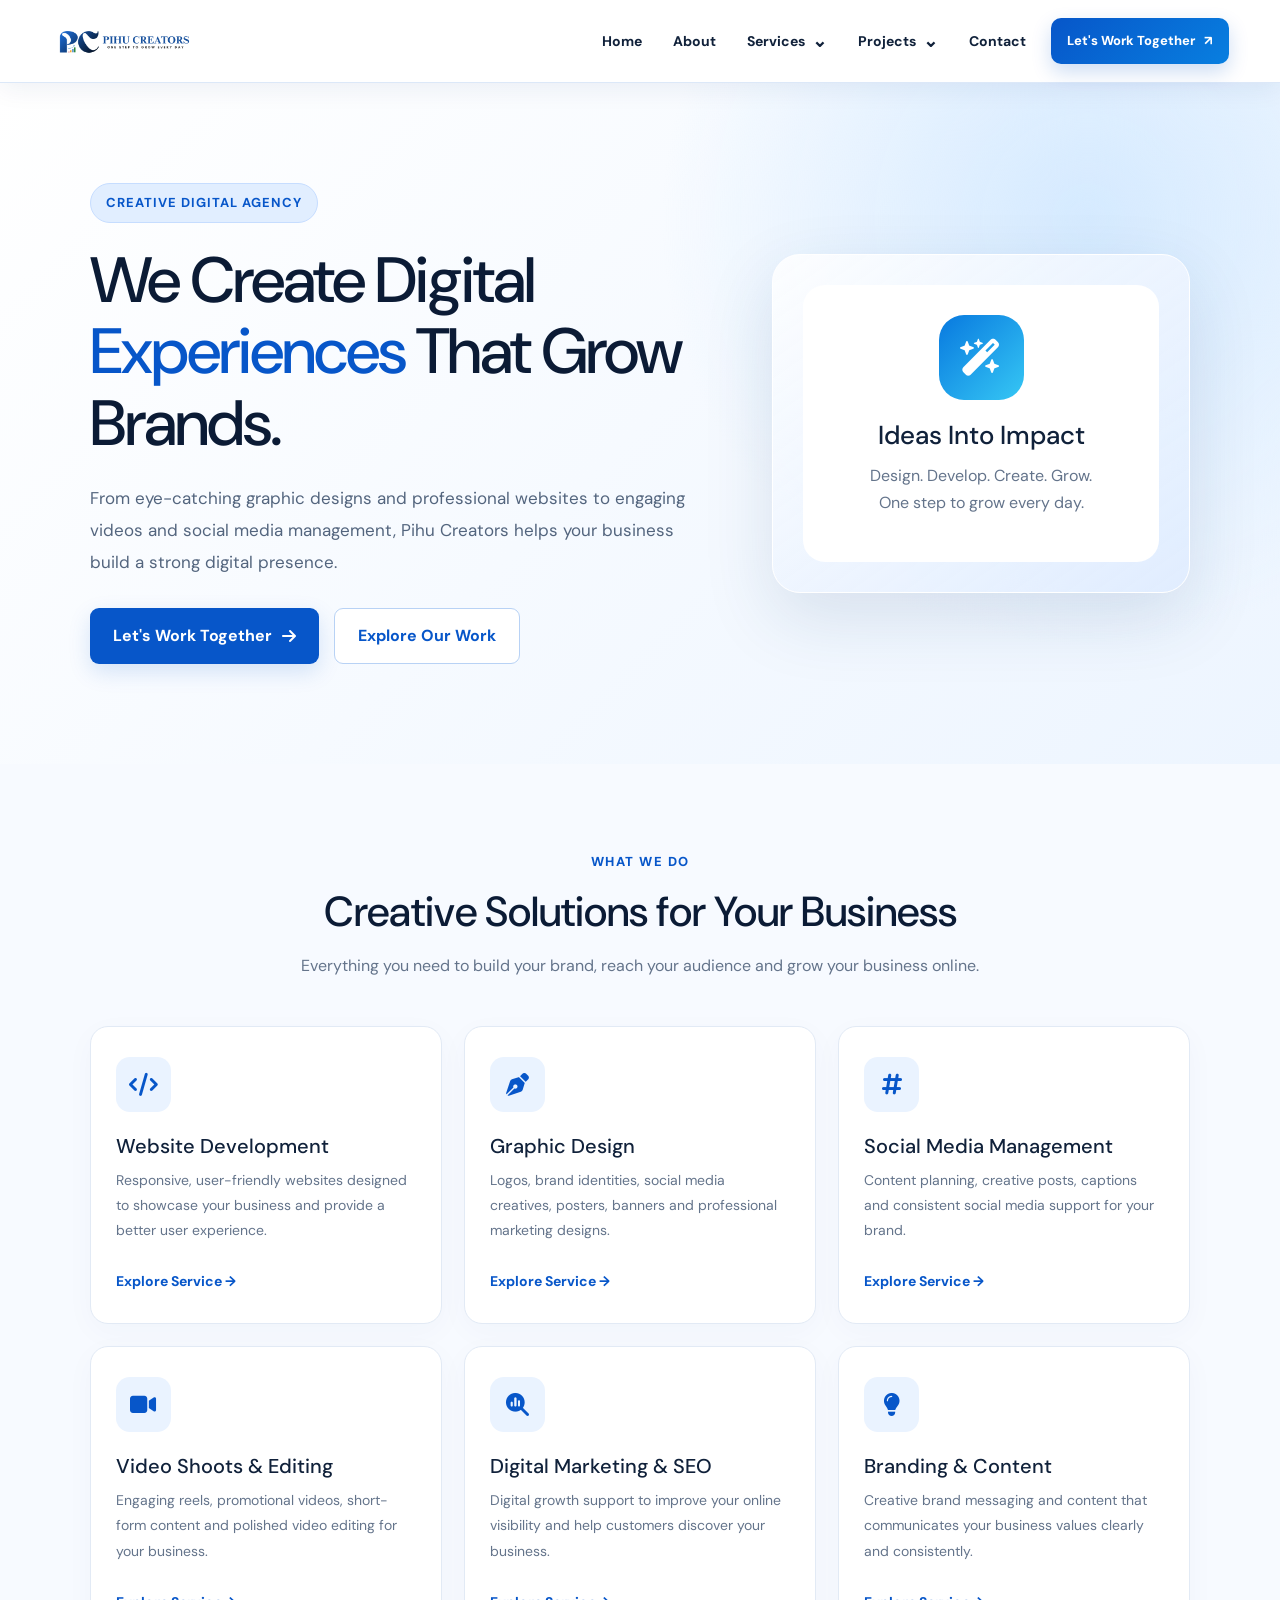
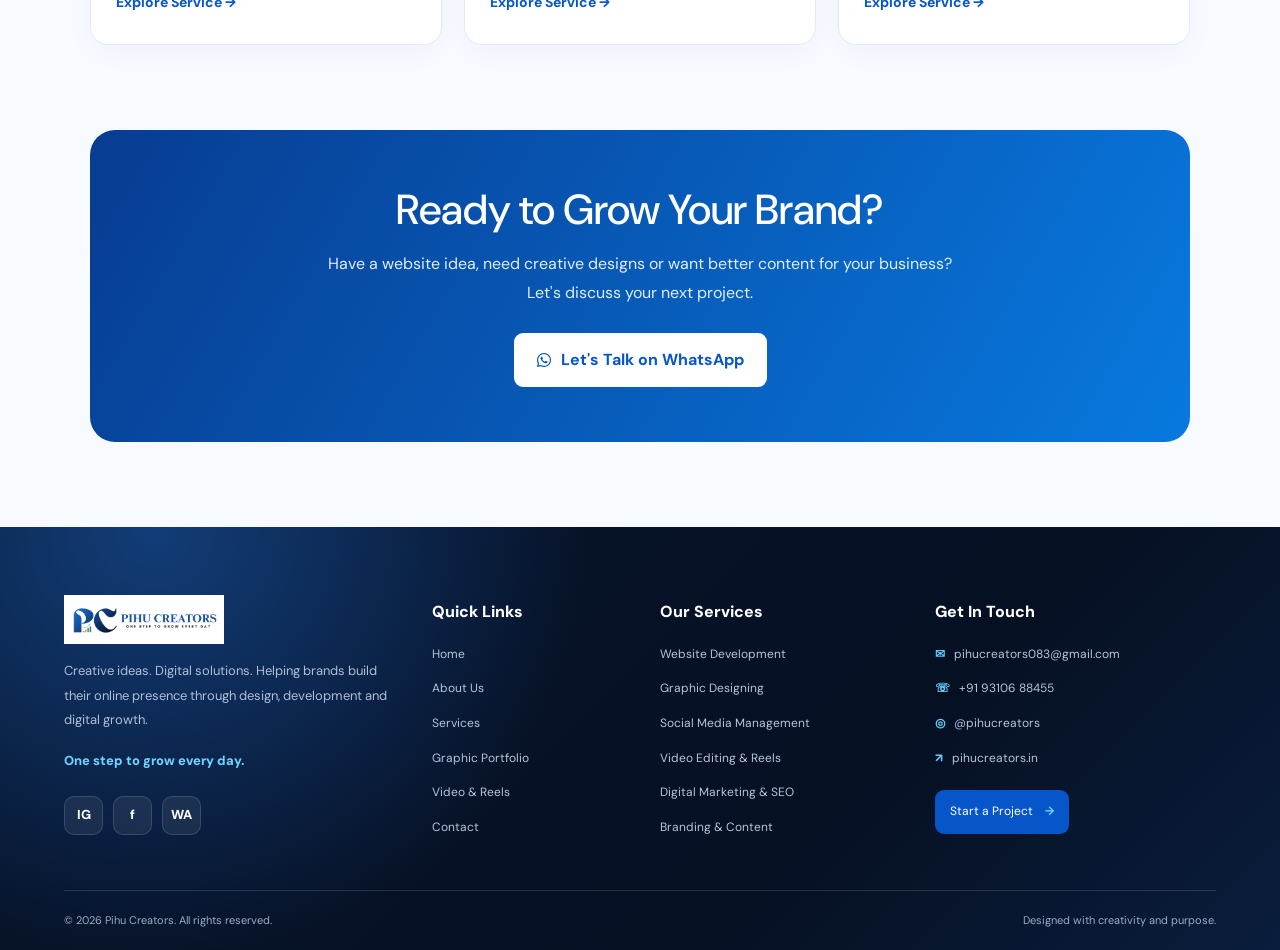
==== index.html @ 0b34446d "Initial commit" ====
<!DOCTYPE html>
<html lang="en">
<head>
  <meta charset="UTF-8">
  <meta name="viewport" content="width=device-width, initial-scale=1.0">
  <meta name="theme-color" content="#0756c9">


  
  <title>Pihu Creators | Websites, Branding & Digital Growth</title>

  <meta name="description"
        content="Pihu Creators offers website development, graphic design, branding, video editing, social media management and digital marketing services.">

  <!-- Google Fonts -->
  <link rel="preconnect" href="https://fonts.googleapis.com">
  <link rel="preconnect" href="https://fonts.gstatic.com" crossorigin>
  <link href="https://fonts.googleapis.com/css2?family=DM+Sans:wght@400;500;600;700;800&display=swap"
        rel="stylesheet">


<script src="https://cdn.jsdelivr.net/npm/bootstrap@5.3.3/dist/js/bootstrap.bundle.min.js"></script>


<!-- Bootstrap 5 CSS -->
<link
  href="https://cdn.jsdelivr.net/npm/bootstrap@5.3.3/dist/css/bootstrap.min.css"
  rel="stylesheet"
>


  <!-- Existing Website CSS -->
  <link rel="stylesheet" href="CSS%20FOLDER/style.css">

  <!-- Icons -->
  <link rel="stylesheet"
        href="https://cdnjs.cloudflare.com/ajax/libs/font-awesome/6.5.2/css/all.min.css">

  <!-- Navbar, dropdown and footer styles (kept in this HTML file) -->
  <style>
    .pc-header, .pc-header *, .pc-footer, .pc-footer * { box-sizing: border-box; }
    .pc-header {
      position: sticky; top: 0; z-index: 9999; width: 100%;
      background: rgba(255,255,255,.97); border-bottom: 1px solid #dce8f8;
      box-shadow: 0 5px 25px rgba(14,48,95,.07);
      backdrop-filter: blur(18px); font-family: "DM Sans", sans-serif;
    }
    .pc-header-inner {
      width: min(1320px,92%); min-height: 82px; margin: auto;
      display: flex; align-items: center; justify-content: space-between; gap: 24px;
    }
    .pc-logo { display: inline-flex; align-items: center; flex-shrink: 0; }
    .pc-logo img { display: block; width: 145px; max-height: 64px; object-fit: contain; }
    .pc-navigation { display: flex; align-items: center; justify-content: flex-end; gap: 5px; }
    .pc-navigation a, .pc-dropdown-toggle { font-family: inherit; text-decoration: none; }
    .pc-nav-link, .pc-dropdown-toggle {
      display: inline-flex; align-items: center; justify-content: center; gap: 7px;
      padding: 12px 13px; color: #10213a; font-size: 14px; font-weight: 700;
      white-space: nowrap; border: 0; border-radius: 9px; background: transparent; cursor: pointer;
      transition: color .2s ease, background .2s ease;
    }
    .pc-nav-link:hover, .pc-dropdown-toggle:hover, .pc-dropdown.open > .pc-dropdown-toggle {
      color: #0756c9; background: #edf5ff;
    }
    .pc-dropdown { position: relative; }
    .pc-chevron { font-size: 18px; transition: transform .2s ease; }
    .pc-dropdown.open .pc-chevron { transform: rotate(180deg); }
    .pc-dropdown-menu {
      position: absolute; top: calc(100% + 10px); left: 0; z-index: 10000;
      width: 315px; padding: 9px; visibility: hidden; opacity: 0; transform: translateY(7px);
      pointer-events: none; background: #fff; border: 1px solid #e2eaf5; border-radius: 15px;
      box-shadow: 0 18px 50px rgba(13,45,89,.16);
      transition: opacity .2s ease, transform .2s ease, visibility .2s ease;
    }
    .pc-dropdown:hover > .pc-dropdown-menu, .pc-dropdown:focus-within > .pc-dropdown-menu,
    .pc-dropdown.open > .pc-dropdown-menu {
      visibility: visible; opacity: 1; transform: translateY(0); pointer-events: auto;
    }
    .pc-dropdown-menu > a {
      display: flex; align-items: center; gap: 12px; padding: 11px 10px;
      color: #10213a; border-radius: 10px;
    }
    .pc-dropdown-menu > a:hover { background: #edf5ff; }
    .pc-dropdown-menu > a > span:last-child { display: flex; flex-direction: column; gap: 4px; }
    .pc-dropdown-menu strong { font-size: 13px; font-weight: 800; }
    .pc-dropdown-menu small { color: #64748b; font-size: 11px; line-height: 1.5; }
    .pc-menu-icon {
      display: grid; place-items: center; flex-shrink: 0; width: 39px; height: 39px;
      color: #0756c9; background: #eaf3ff; border-radius: 10px; font-size: 19px;
    }
    .pc-header-cta {
      display: inline-flex; align-items: center; justify-content: center; gap: 9px;
      margin-left: 7px; padding: 13px 16px; color: #fff !important;
      background: linear-gradient(135deg,#0756c9,#087fe0); border-radius: 10px;
      font-size: 13px; font-weight: 800; white-space: nowrap;
      box-shadow: 0 8px 20px rgba(7,86,201,.2); transition: transform .2s ease;
    }
    .pc-header-cta:hover { transform: translateY(-2px); }
    .pc-menu-toggle {
      display: none; width: 44px; height: 43px; padding: 10px; align-items: center;
      justify-content: center; flex-direction: column; gap: 5px; border: 1px solid #e2eaf5;
      border-radius: 10px; background: #fff; cursor: pointer;
    }
    .pc-menu-toggle span { width: 21px; height: 2px; background: #07377f; border-radius: 4px; transition: .2s; }
    .pc-menu-toggle.active span:first-child { transform: translateY(7px) rotate(45deg); }
    .pc-menu-toggle.active span:nth-child(2) { opacity: 0; }
    .pc-menu-toggle.active span:last-child { transform: translateY(-7px) rotate(-45deg); }

    .pc-footer {
      color: #dce8fb;
      background: radial-gradient(circle at 12% 0%,#123d79 0,transparent 36%),
                  linear-gradient(135deg,#07152d,#061023 65%,#0a1d3c);
      font-family: "DM Sans",sans-serif;
    }
    .pc-footer-main {
      width: min(1320px,90%); margin: auto; padding: 68px 0 52px;
      display: grid; grid-template-columns: 1.4fr .8fr 1fr 1.2fr; gap: 40px;
    }
    .pc-footer-logo { display: inline-flex; margin-bottom: 15px; }
    .pc-footer-logo img { display: block; width: 160px; max-height: 75px; object-fit: contain; }
    .pc-footer-brand > p { max-width: 340px; color: #aebed7; font-size: 13px; line-height: 1.9; }
    .pc-footer-brand .pc-tagline { color: #70d4ff; font-weight: 800; }
    .pc-social-links { display: flex; gap: 10px; margin-top: 22px; }
    .pc-social-links a {
      display: grid; place-items: center; width: 39px; height: 39px; color: #fff;
      text-decoration: none; font-size: 13px; font-weight: 800; background: #ffffff12;
      border: 1px solid #ffffff22; border-radius: 10px; transition: .2s;
    }
    .pc-social-links a:hover { background: #0756c9; transform: translateY(-3px); }
    .pc-footer-column { display: flex; flex-direction: column; align-items: flex-start; gap: 13px; }
    .pc-footer-column h3 { margin: 7px 0 10px; color: #fff; font-size: 16px; font-weight: 800; }
    .pc-footer-column > a { color: #b6c5dc; font-size: 12px; line-height: 1.8; text-decoration: none; overflow-wrap: anywhere; }
    .pc-footer-column > a:hover { color: #71d7ff; }
    .pc-footer-contact > a:not(.pc-footer-cta) { display: flex; gap: 9px; align-items: flex-start; }
    .pc-footer-contact > a > span { color: #64cfff; font-weight: 800; }
    .pc-footer-cta { display: inline-flex; gap: 12px; margin-top: 8px; padding: 11px 15px; color: #fff !important; background: #0756c9; border-radius: 9px; }
    .pc-footer-bottom {
      width: min(1320px,90%); margin: auto; padding: 20px 0; display: flex;
      align-items: center; justify-content: space-between; gap: 14px; border-top: 1px solid #ffffff20;
    }
    .pc-footer-bottom p { margin: 0; color: #9aacc8; font-size: 11px; line-height: 1.7; }

    @media (max-width: 1050px) {
      .pc-header-inner { width: 94%; min-height: 74px; }
      .pc-logo img { width: 130px; }
      .pc-menu-toggle { display: flex; flex-shrink: 0; }
      .pc-navigation {
        position: absolute; top: 100%; left: 0; right: 0; display: none; max-height: calc(100vh - 74px);
        overflow-y: auto; padding: 17px 5% 24px; align-items: stretch; flex-direction: column; gap: 5px;
        background: #fff; border-top: 1px solid #e2eaf5; box-shadow: 0 18px 28px #0d2d591f;
      }
      .pc-navigation.open { display: flex; }
      .pc-nav-link, .pc-dropdown-toggle { width: 100%; min-height: 45px; justify-content: space-between; padding: 12px 14px; font-size: 14px; }
      .pc-dropdown { width: 100%; }
      .pc-dropdown-menu {
        position: static; display: none; width: 100%; margin: 0 0 8px; padding: 7px;
        visibility: visible; opacity: 1; transform: none; pointer-events: auto; box-shadow: none; background: #f9fbff;
      }
      .pc-dropdown.open > .pc-dropdown-menu { display: block; }
      .pc-dropdown:hover > .pc-dropdown-menu { display: none; }
      .pc-dropdown.open:hover > .pc-dropdown-menu { display: block; }
      .pc-header-cta { min-height: 45px; margin: 9px 0 0; }
      .pc-footer-main { grid-template-columns: repeat(2,minmax(0,1fr)); gap: 35px; }
    }
    @media (max-width: 560px) {
      .pc-header-inner { min-height: 68px; }
      .pc-logo img { width: 115px; max-height: 53px; }
      .pc-navigation { max-height: calc(100vh - 68px); }
      .pc-footer-main { width: 90%; padding: 48px 0 34px; grid-template-columns: 1fr; gap: 30px; }
      .pc-footer-brand > p { max-width: 100%; }
      .pc-footer-bottom { width: 90%; align-items: flex-start; flex-direction: column; gap: 7px; }
    }
  </style>

  <!-- Homepage Styling -->
  <style>
    * {
      box-sizing: border-box;
    }

    body {
      margin: 0;
      font-family: "DM Sans", sans-serif;
      color: #10213a;
      background: #f7faff;
    }

    a {
      text-decoration: none;
    }

    .home-hero {
      min-height: 570px;
      padding: 100px 7%;
      display: flex;
      align-items: center;
      background:
        radial-gradient(circle at 85% 20%, #d5eaff 0, transparent 35%),
        linear-gradient(135deg, #ffffff, #edf5ff);
      overflow: hidden;
    }

    .hero-inner {
      width: 100%;
      max-width: 1200px;
      margin: auto;
      display: grid;
      grid-template-columns: 1.2fr 0.8fr;
      align-items: center;
      gap: 55px;
    }

    .hero-tag {
      display: inline-block;
      padding: 9px 15px;
      color: #0756c9;
      background: #e1eeff;
      border: 1px solid #c6ddff;
      border-radius: 30px;
      font-size: 13px;
      font-weight: 700;
      letter-spacing: 1px;
    }

    .hero-text h1 {
      margin: 22px 0;
      font-size: clamp(38px, 5vw, 66px);
      line-height: 1.12;
      letter-spacing: -2px;
      color: #0b1b35;
    }

    .hero-text h1 span {
      color: #0756c9;
    }

    .hero-text p {
      max-width: 600px;
      color: #53657e;
      font-size: 17px;
      line-height: 1.9;
    }

    .hero-actions {
      display: flex;
      flex-wrap: wrap;
      gap: 15px;
      margin-top: 30px;
    }

    .home-btn {
      display: inline-flex;
      align-items: center;
      justify-content: center;
      gap: 10px;
      padding: 15px 23px;
      border-radius: 9px;
      font-weight: 700;
      transition: 0.3s ease;
    }

    .home-btn-primary {
      color: white;
      background: #0756c9;
      box-shadow: 0 8px 22px #0756c926;
    }

    .home-btn-primary:hover {
      background: #0646a4;
      transform: translateY(-3px);
    }

    .home-btn-secondary {
      color: #0756c9;
      border: 1px solid #b8d2f5;
      background: white;
    }

    .hero-visual {
      min-height: 330px;
      padding: 30px;
      display: flex;
      align-items: center;
      justify-content: center;
      border: 1px solid #ffffff;
      border-radius: 28px;
      background: linear-gradient(145deg, #ffffffd9, #dceaffb8);
      box-shadow: 0 25px 70px #153c7020;
    }

    .visual-content {
      width: 100%;
      padding: 30px 20px;
      text-align: center;
      border-radius: 22px;
      background: white;
    }

    .visual-icon {
      width: 85px;
      height: 85px;
      display: grid;
      place-items: center;
      margin: 0 auto 20px;
      color: white;
      font-size: 37px;
      border-radius: 25px;
      background: linear-gradient(135deg, #0879df, #36c7f4);
    }

    .visual-content h2 {
      margin: 10px 0;
      font-size: 26px;
    }

    .visual-content p {
      color: #64748b;
      line-height: 1.7;
    }

    .home-section {
      padding: 85px 7%;
    }

    .home-section-inner {
      max-width: 1200px;
      margin: auto;
    }

    .home-heading {
      max-width: 700px;
      margin: 0 auto 45px;
      text-align: center;
    }

    .home-heading span {
      color: #0756c9;
      font-size: 13px;
      font-weight: 800;
      letter-spacing: 1.5px;
    }

    .home-heading h2 {
      margin: 14px 0;
      font-size: clamp(29px, 4vw, 42px);
      color: #0b1b35;
    }

    .home-heading p {
      color: #64748b;
      line-height: 1.8;
    }

    .services-grid {
      display: grid;
      grid-template-columns: repeat(3, minmax(0, 1fr));
      gap: 22px;
    }

    .service-card {
      padding: 30px 25px;
      background: white;
      border: 1px solid #e2eaf5;
      border-radius: 18px;
      box-shadow: 0 8px 30px #153c7008;
      transition: 0.3s ease;
    }

    .service-card:hover {
      transform: translateY(-6px);
      border-color: #9dc9ff;
      box-shadow: 0 18px 40px #153c7012;
    }

    .service-card i {
      width: 55px;
      height: 55px;
      display: grid;
      place-items: center;
      color: #0756c9;
      background: #eaf3ff;
      border-radius: 14px;
      font-size: 23px;
    }

    .service-card h3 {
      margin: 22px 0 10px;
      color: #10213a;
      font-size: 20px;
    }

    .service-card p {
      color: #64748b;
      line-height: 1.8;
      font-size: 14px;
    }

    .service-card a {
      display: inline-block;
      margin-top: 12px;
      color: #0756c9;
      font-size: 14px;
      font-weight: 700;
    }

    .home-cta {
      padding: 0 7% 85px;
    }

    .home-cta-inner {
      max-width: 1200px;
      margin: auto;
      padding: 55px 30px;
      text-align: center;
      color: white;
      border-radius: 25px;
      background: linear-gradient(120deg, #073c91, #0879df);
    }

    .home-cta-inner h2 {
      margin: 0 0 15px;
      font-size: clamp(28px, 4vw, 42px);
    }

    .home-cta-inner p {
      max-width: 650px;
      margin: 0 auto 25px;
      color: #e2efff;
      line-height: 1.8;
    }

    .home-cta-inner .home-btn {
      color: #0756c9;
      background: white;
    }

    @media (max-width: 900px) {
      .hero-inner {
        grid-template-columns: 1fr;
      }

      .hero-visual {
        min-height: 260px;
      }

      .services-grid {
        grid-template-columns: repeat(2, minmax(0, 1fr));
      }

      .home-hero {
        padding-top: 75px;
        padding-bottom: 75px;
      }
    }

    @media (max-width: 560px) {
      .home-hero,
      .home-section {
        padding: 60px 5%;
      }

      .hero-text h1 {
        letter-spacing: -1px;
      }

      .hero-text p {
        font-size: 15px;
      }

      .services-grid {
        grid-template-columns: 1fr;
      }

      .hero-visual {
        padding: 15px;
      }

      .home-cta {
        padding: 0 5% 60px;
      }

      .home-cta-inner {
        padding: 40px 20px;
      }
    }
  </style>
</head>

<body>

  <!-- PIHU CREATORS NAVBAR -->
  <header class="pc-header">
    <div class="pc-header-inner">
      <a href="index.html" class="pc-logo" aria-label="Pihu Creators Home">
        <img src="images/white2nd.png" alt="Pihu Creators Logo">
      </a>

      <button class="pc-menu-toggle" type="button" aria-label="Toggle navigation"
        aria-expanded="false" aria-controls="pc-navigation">
        <span></span><span></span><span></span>
      </button>

      <nav class="pc-navigation" id="pc-navigation" aria-label="Main navigation">
        <a class="pc-nav-link" href="index.html">Home</a>
        <a class="pc-nav-link" href="about.html">About</a>

        <div class="pc-dropdown">
          <button class="pc-dropdown-toggle" type="button" aria-expanded="false">
            Services <span class="pc-chevron">⌄</span>
          </button>
          <div class="pc-dropdown-menu">
            <a href="services.html"><span class="pc-menu-icon">✦</span><span><strong>All Services</strong><small>Explore our creative solutions</small></span></a>
            <a href="services.html#social-media"><span class="pc-menu-icon">◎</span><span><strong>Social Media Management</strong><small>Content planning and page growth</small></span></a>
            <a href="graphic designs.html"><span class="pc-menu-icon">✎</span><span><strong>Graphic Design</strong><small>Logos, posts, banners and branding</small></span></a>
            <a href="video-content.html"><span class="pc-menu-icon">▶</span><span><strong>Video Editing & Reels</strong><small>Reels, ads and promotional videos</small></span></a>
            <a href="services.html#web-development"><span class="pc-menu-icon">⌘</span><span><strong>Website Development</strong><small>Responsive business websites</small></span></a>
          </div>
        </div>

        <div class="pc-dropdown">
          <button class="pc-dropdown-toggle" type="button" aria-expanded="false">
            Projects <span class="pc-chevron">⌄</span>
          </button>
          <div class="pc-dropdown-menu">
            <a href="graphic designs.html"><span class="pc-menu-icon">▧</span><span><strong>Graphic Portfolio</strong><small>Designs and brand creatives</small></span></a>
            <a href="video-content.html"><span class="pc-menu-icon">▷</span><span><strong>Video & Reels Portfolio</strong><small>Explore edited videos</small></span></a>
            <a href="website-portfolio.html"><span class="pc-menu-icon">⌘</span><span><strong>Website Projects</strong><small>Web and digital solutions</small></span></a>
          </div>
        </div>

        <a class="pc-nav-link" href="contact.html">Contact</a>
        <a class="pc-header-cta" href="https://wa.me/919310688455" target="_blank" rel="noopener noreferrer">Let's Work Together <span>↗</span></a>
      </nav>
    </div>
  </header>

  <main>

    <!-- HERO SECTION -->
    <section class="home-hero">
      <div class="hero-inner">

        <div class="hero-text">
          <span class="hero-tag">CREATIVE DIGITAL AGENCY</span>

          <h1>
            We Create Digital
            <span>Experiences</span>
            That Grow Brands.
          </h1>

          <p>
            From eye-catching graphic designs and professional websites
            to engaging videos and social media management, Pihu Creators
            helps your business build a strong digital presence.
          </p>

          <div class="hero-actions">
            <a href="contact.html" class="home-btn home-btn-primary">
              Let's Work Together
              <i class="fa-solid fa-arrow-right"></i>
            </a>

            <a href="graphic designs.html" class="home-btn home-btn-secondary">
              Explore Our Work
            </a>
          </div>
        </div>

        <div class="hero-visual">
          <div class="visual-content">
            <div class="visual-icon">
              <i class="fa-solid fa-wand-magic-sparkles"></i>
            </div>

            <h2>Ideas Into Impact</h2>

            <p>
              Design. Develop. Create. Grow.
              <br>
              One step to grow every day.
            </p>
          </div>
        </div>

      </div>
    </section>

    <!-- SERVICES SECTION -->
    <section class="home-section">
      <div class="home-section-inner">

        <div class="home-heading">
          <span>WHAT WE DO</span>
          <h2>Creative Solutions for Your Business</h2>
          <p>
            Everything you need to build your brand, reach your audience
            and grow your business online.
          </p>
        </div>

        <div class="services-grid">

          <article class="service-card">
            <i class="fa-solid fa-code"></i>
            <h3>Website Development</h3>
            <p>
              Responsive, user-friendly websites designed to showcase
              your business and provide a better user experience.
            </p>
            <a href="services.html#web-development">Explore Service →</a>
          </article>

          <article class="service-card">
            <i class="fa-solid fa-pen-nib"></i>
            <h3>Graphic Design</h3>
            <p>
              Logos, brand identities, social media creatives, posters,
              banners and professional marketing designs.
            </p>
            <a href="graphic designs.html">Explore Service →</a>
          </article>

          <article class="service-card">
            <i class="fa-solid fa-hashtag"></i>
            <h3>Social Media Management</h3>
            <p>
              Content planning, creative posts, captions and consistent
              social media support for your brand.
            </p>
            <a href="services.html#social-media">Explore Service →</a>
          </article>

          <article class="service-card">
            <i class="fa-solid fa-video"></i>
            <h3>Video Shoots & Editing</h3>
            <p>
              Engaging reels, promotional videos, short-form content
              and polished video editing for your business.
            </p>
            <a href="video-content.html">Explore Service →</a>
          </article>

          <article class="service-card">
            <i class="fa-solid fa-magnifying-glass-chart"></i>
            <h3>Digital Marketing & SEO</h3>
            <p>
              Digital growth support to improve your online visibility
              and help customers discover your business.
            </p>
            <a href="services.html">Explore Service →</a>
          </article>

          <article class="service-card">
            <i class="fa-solid fa-lightbulb"></i>
            <h3>Branding & Content</h3>
            <p>
              Creative brand messaging and content that communicates
              your business values clearly and consistently.
            </p>
            <a href="services.html">Explore Service →</a>
          </article>

        </div>
      </div>
    </section>

    <!-- CONTACT CTA -->
    <section class="home-cta">
      <div class="home-cta-inner">
        <h2>Ready to Grow Your Brand?</h2>

        <p>
          Have a website idea, need creative designs or want better
          content for your business? Let's discuss your next project.
        </p>

        <a href="https://wa.me/919310688455"
           class="home-btn"
           target="_blank"
           rel="noopener noreferrer">
          <i class="fa-brands fa-whatsapp"></i>
          Let's Talk on WhatsApp
        </a>
      </div>
    </section>

  </main>

  <!-- PIHU CREATORS FOOTER -->
  <footer class="pc-footer">
    <div class="pc-footer-main">
      <div class="pc-footer-brand">
        <a href="index.html" class="pc-footer-logo"><img src="images/white2nd.png" alt="Pihu Creators"></a>
        <p>Creative ideas. Digital solutions. Helping brands build their online presence through design, development and digital growth.</p>
        <p class="pc-tagline">One step to grow every day.</p>
        <div class="pc-social-links">
          <a href="https://www.instagram.com/pihucreators/" target="_blank" rel="noopener noreferrer" aria-label="Instagram">IG</a>
          <a href="https://www.facebook.com/pihucreators" target="_blank" rel="noopener noreferrer" aria-label="Facebook">f</a>
          <a href="https://wa.me/919310688455" target="_blank" rel="noopener noreferrer" aria-label="WhatsApp">WA</a>
        </div>
      </div>

      <div class="pc-footer-column">
        <h3>Quick Links</h3>
        <a href="index.html">Home</a>
        <a href="about.html">About Us</a>
        <a href="services.html">Services</a>
        <a href="graphic designs.html">Graphic Portfolio</a>
        <a href="video-content.html">Video & Reels</a>
        <a href="contact.html">Contact</a>
      </div>

      <div class="pc-footer-column">
        <h3>Our Services</h3>
        <a href="website-portfolio.html">Website Development</a>
        <a href="graphic%20designs.html">Graphic Designing</a>
        <a href="services.html#social-media">Social Media Management</a>
        <a href="video-content.html">Video Editing & Reels</a>
        <a href="services.html#digital-marketing">Digital Marketing & SEO</a>
        <a href="services.html#branding">Branding & Content</a>
      </div>

      <div class="pc-footer-column pc-footer-contact">
        <h3>Get In Touch</h3>
        <a href="mailto:pihucreators083@gmail.com"><span>✉</span> pihucreators083@gmail.com</a>
        <a href="https://wa.me/919310688455" target="_blank" rel="noopener noreferrer"><span>☏</span> +91 93106 88455</a>
        <a href="https://www.instagram.com/pihucreators/" target="_blank" rel="noopener noreferrer"><span>◎</span> @pihucreators</a>
        <a href="https://pihucreators.in"><span>↗</span> pihucreators.in</a>
        <a class="pc-footer-cta" href="contact.html">Start a Project <span>→</span></a>
      </div>
    </div>
    <div class="pc-footer-bottom">
      <p>© <span id="pc-current-year"></span> Pihu Creators. All rights reserved.</p>
      <p>Designed with creativity and purpose.</p>
    </div>
  </footer>

  <!-- Navbar dropdown, mobile menu and footer year -->
  <script>
    document.addEventListener("DOMContentLoaded", () => {
      const menuToggle = document.querySelector(".pc-menu-toggle");
      const navigation = document.querySelector(".pc-navigation");
      const dropdowns = document.querySelectorAll(".pc-dropdown");

      function closeDropdowns(except = null) {
        dropdowns.forEach((dropdown) => {
          if (dropdown === except) return;
          dropdown.classList.remove("open");
          const button = dropdown.querySelector(".pc-dropdown-toggle");
          if (button) button.setAttribute("aria-expanded", "false");
        });
      }

      function closeMobileMenu() {
        if (!menuToggle || !navigation) return;
        menuToggle.classList.remove("active");
        navigation.classList.remove("open");
        menuToggle.setAttribute("aria-expanded", "false");
        closeDropdowns();
      }

      if (menuToggle && navigation) {
        menuToggle.addEventListener("click", () => {
          const isOpen = navigation.classList.toggle("open");
          menuToggle.classList.toggle("active", isOpen);
          menuToggle.setAttribute("aria-expanded", String(isOpen));
          if (!isOpen) closeDropdowns();
        });
      }

      dropdowns.forEach((dropdown) => {
        const button = dropdown.querySelector(".pc-dropdown-toggle");
        if (!button) return;
        button.addEventListener("click", (event) => {
          event.stopPropagation();
          const willOpen = !dropdown.classList.contains("open");
          closeDropdowns(dropdown);
          dropdown.classList.toggle("open", willOpen);
          button.setAttribute("aria-expanded", String(willOpen));
        });
      });

      document.addEventListener("click", (event) => {
        if (!event.target.closest(".pc-navigation")) closeDropdowns();
        if (navigation && menuToggle && !event.target.closest(".pc-header")) closeMobileMenu();
      });

      document.querySelectorAll(".pc-navigation a").forEach((link) => {
        link.addEventListener("click", closeMobileMenu);
      });

      document.addEventListener("keydown", (event) => {
        if (event.key === "Escape") closeMobileMenu();
      });

      const year = document.getElementById("pc-current-year");
      if (year) year.textContent = new Date().getFullYear();
    });
  </script>

</body>
</html>
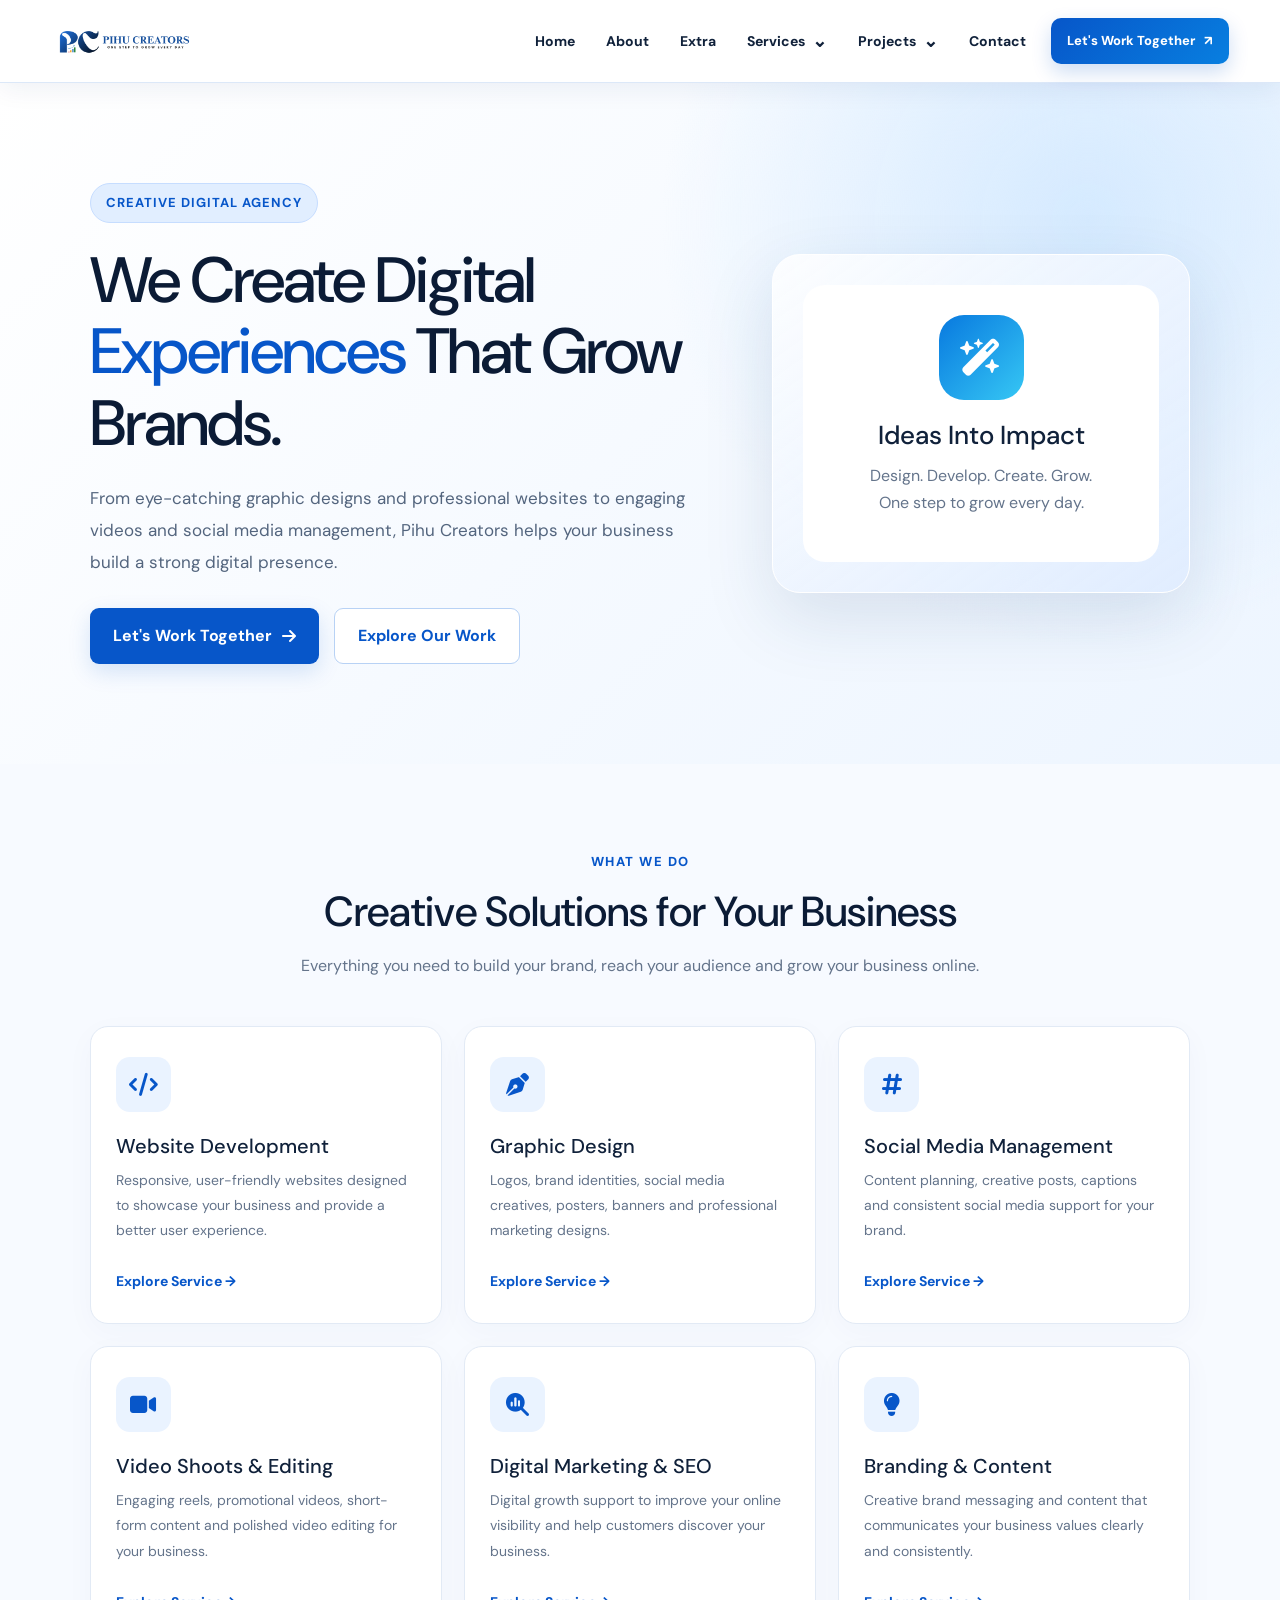
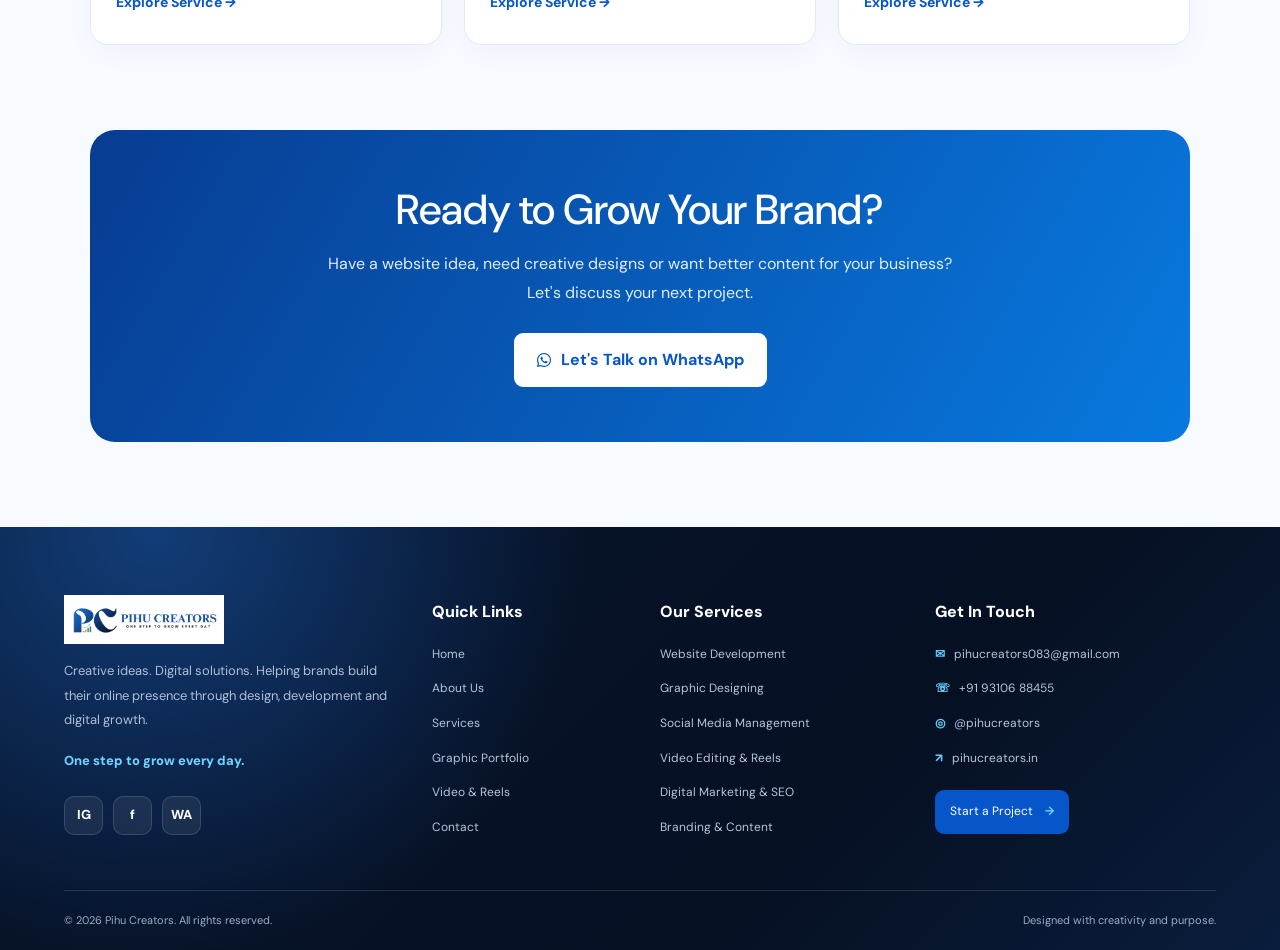
==== commit 80401eed: "Updated frontend" ====
--- a/index.html
+++ b/index.html
@@ -504,6 +504,8 @@
       <nav class="pc-navigation" id="pc-navigation" aria-label="Main navigation">
         <a class="pc-nav-link" href="index.html">Home</a>
         <a class="pc-nav-link" href="about.html">About</a>
+         <a class="pc-nav-link" href="extra.html">Extra</a>
+
 
         <div class="pc-dropdown">
           <button class="pc-dropdown-toggle" type="button" aria-expanded="false">
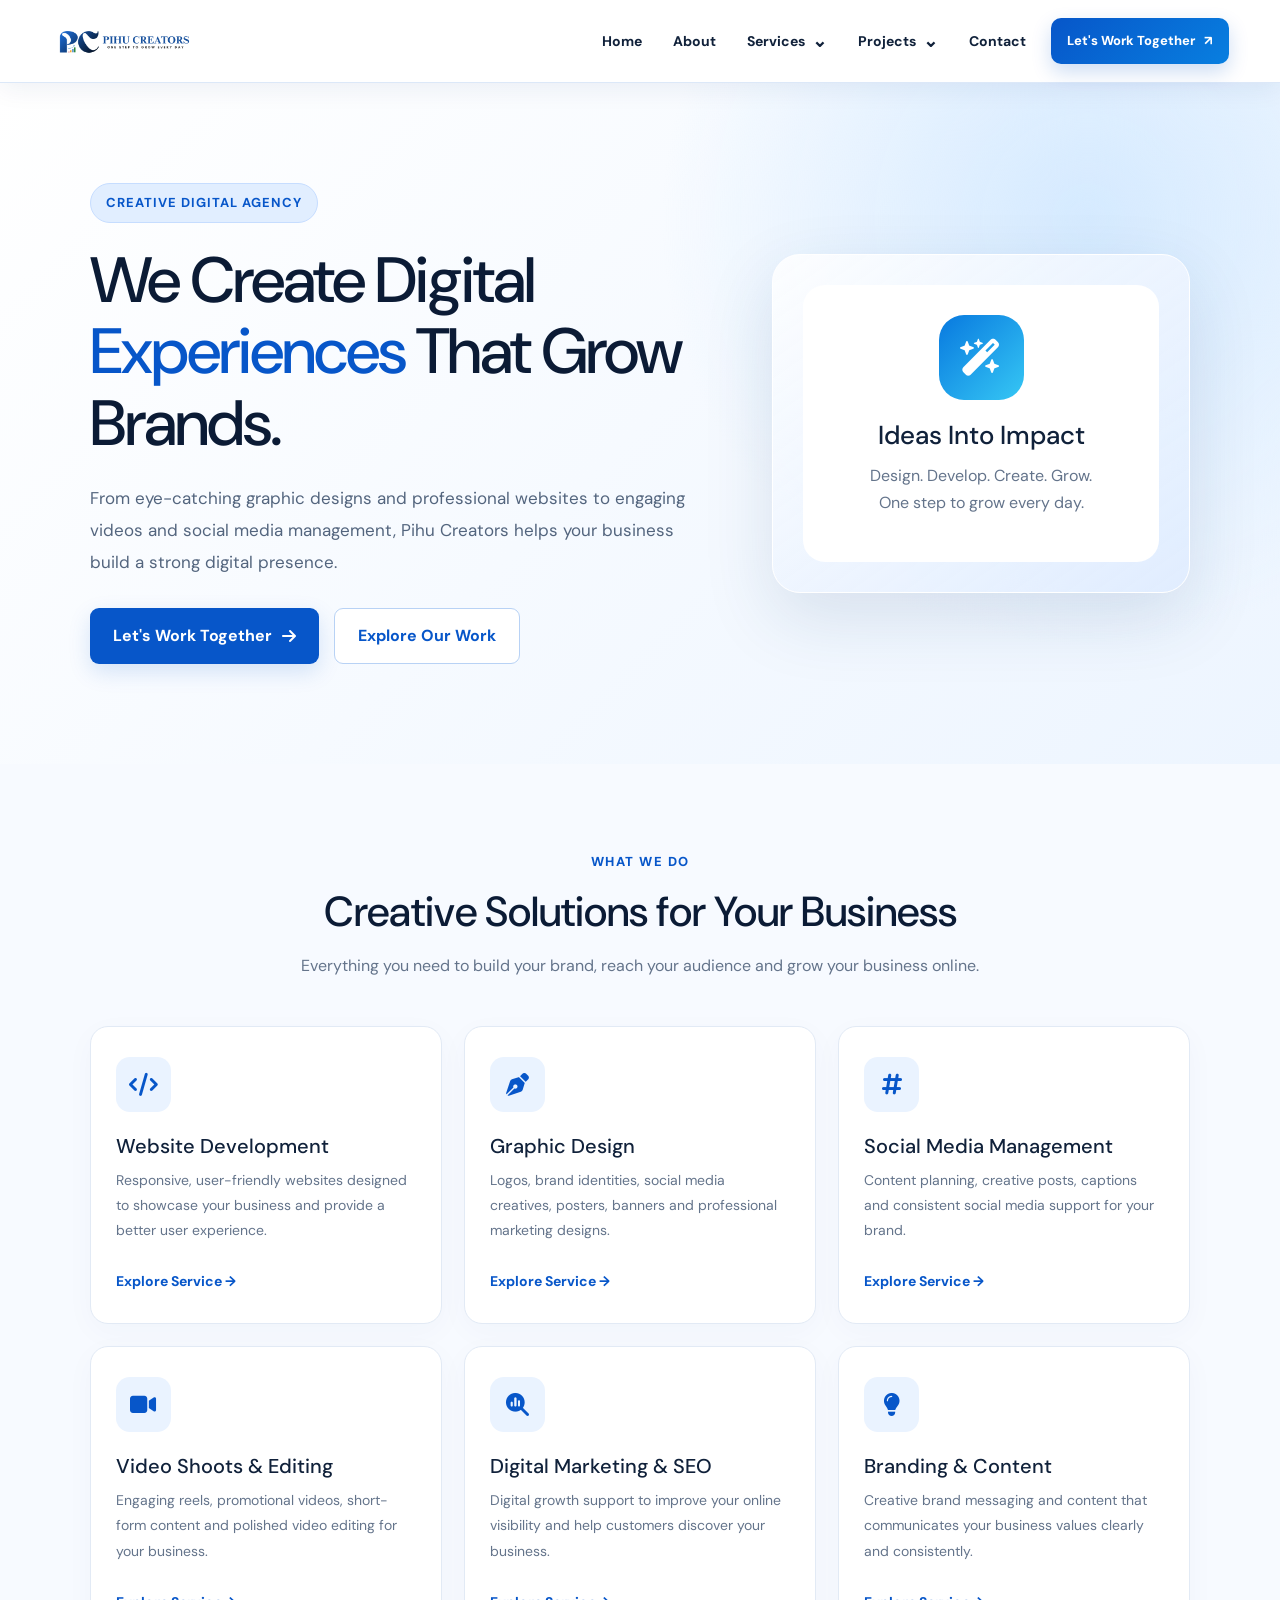
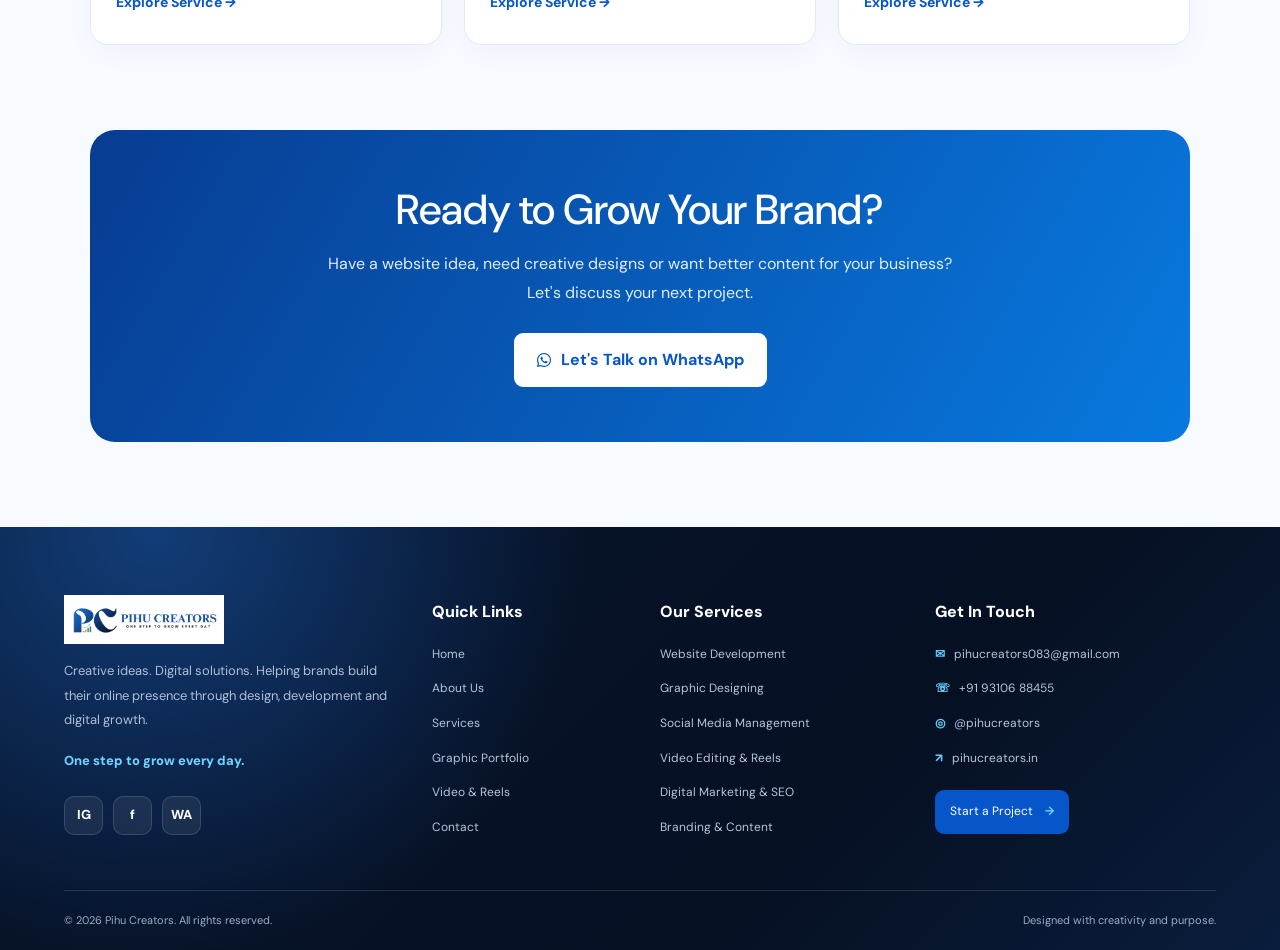
==== commit 9d27a26f: "Updated website code" ====
--- a/index.html
+++ b/index.html
@@ -504,7 +504,7 @@
       <nav class="pc-navigation" id="pc-navigation" aria-label="Main navigation">
         <a class="pc-nav-link" href="index.html">Home</a>
         <a class="pc-nav-link" href="about.html">About</a>
-         <a class="pc-nav-link" href="extra.html">Extra</a>
+
 
 
         <div class="pc-dropdown">
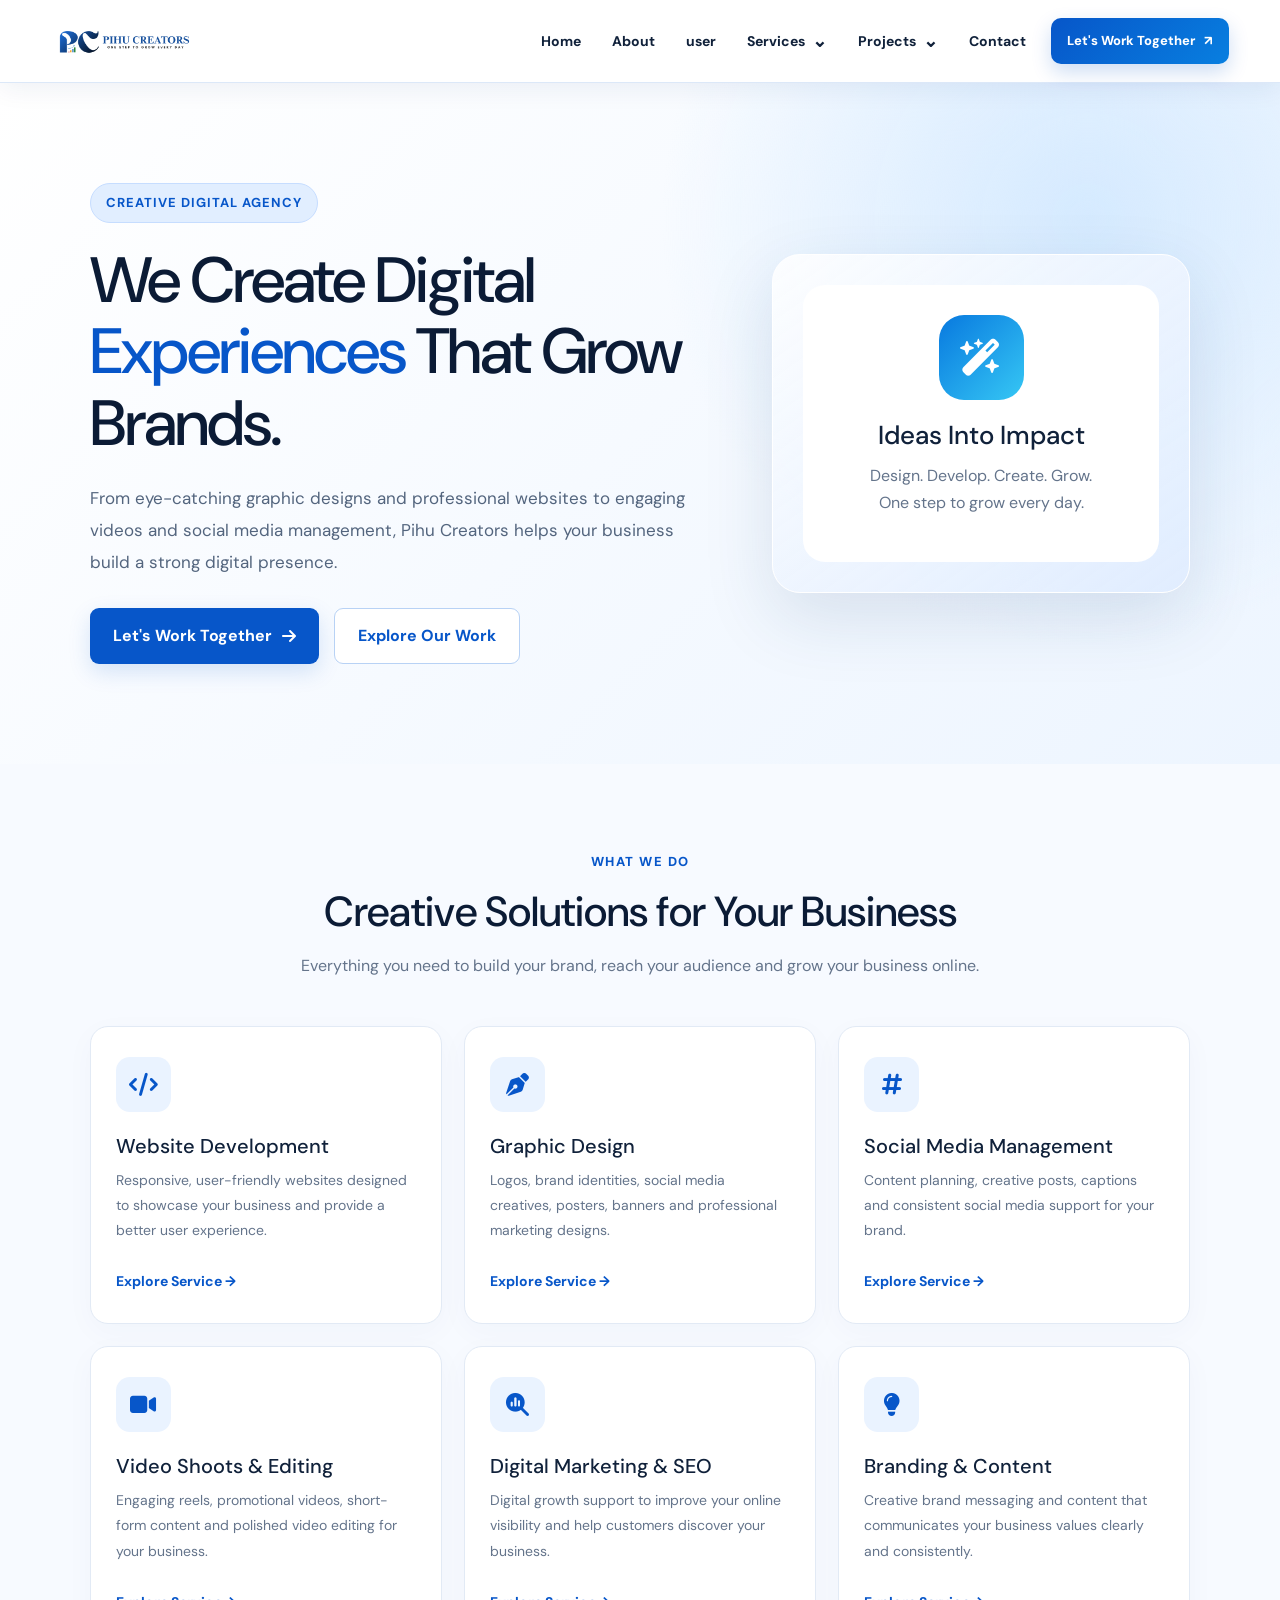
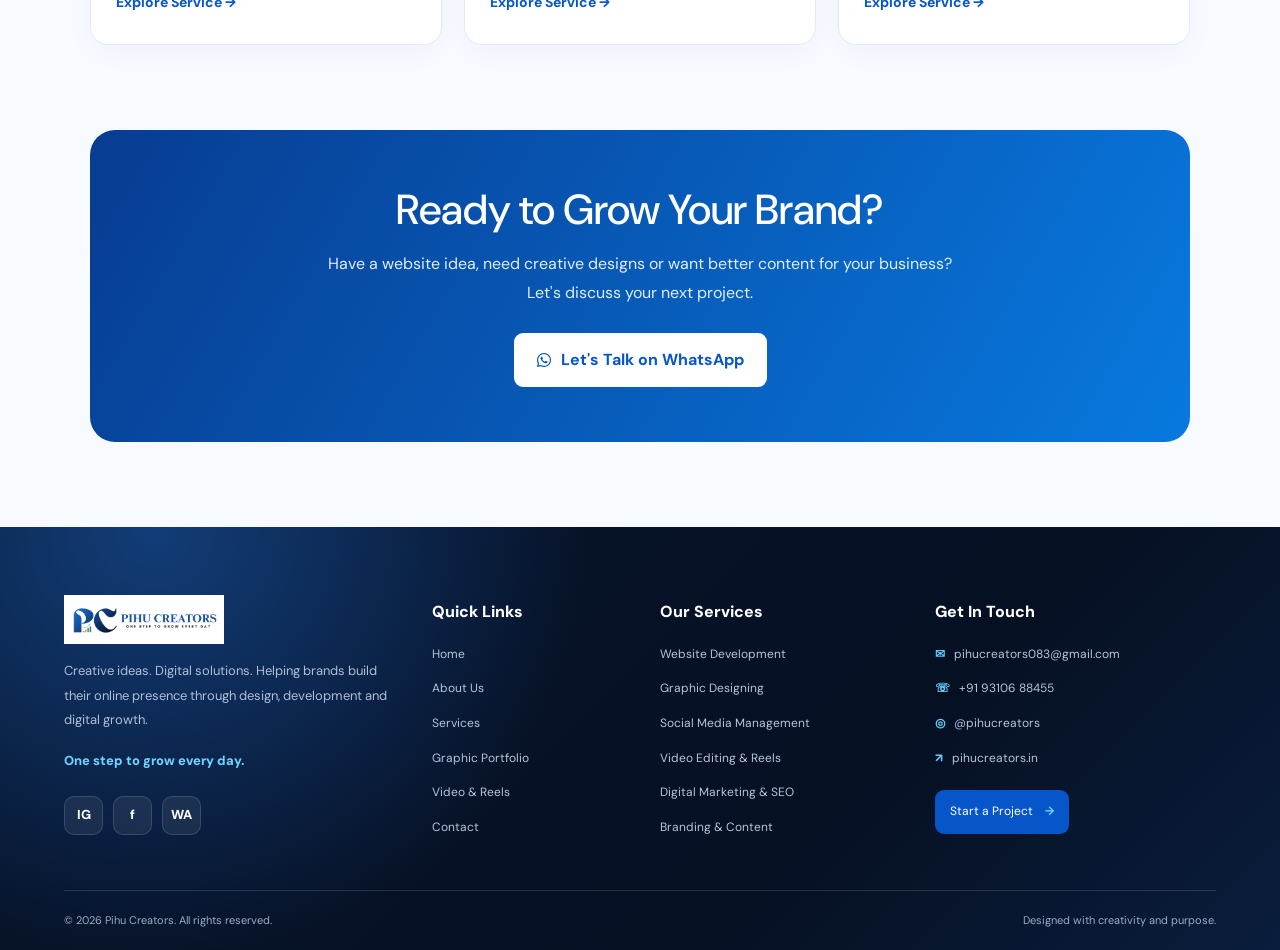
==== commit 31c6befa: "Updated website code" ====
--- a/index.html
+++ b/index.html
@@ -504,7 +504,7 @@
       <nav class="pc-navigation" id="pc-navigation" aria-label="Main navigation">
         <a class="pc-nav-link" href="index.html">Home</a>
         <a class="pc-nav-link" href="about.html">About</a>
-
+ <a class="pc-nav-link" href="user.html">user</a>
 
 
         <div class="pc-dropdown">
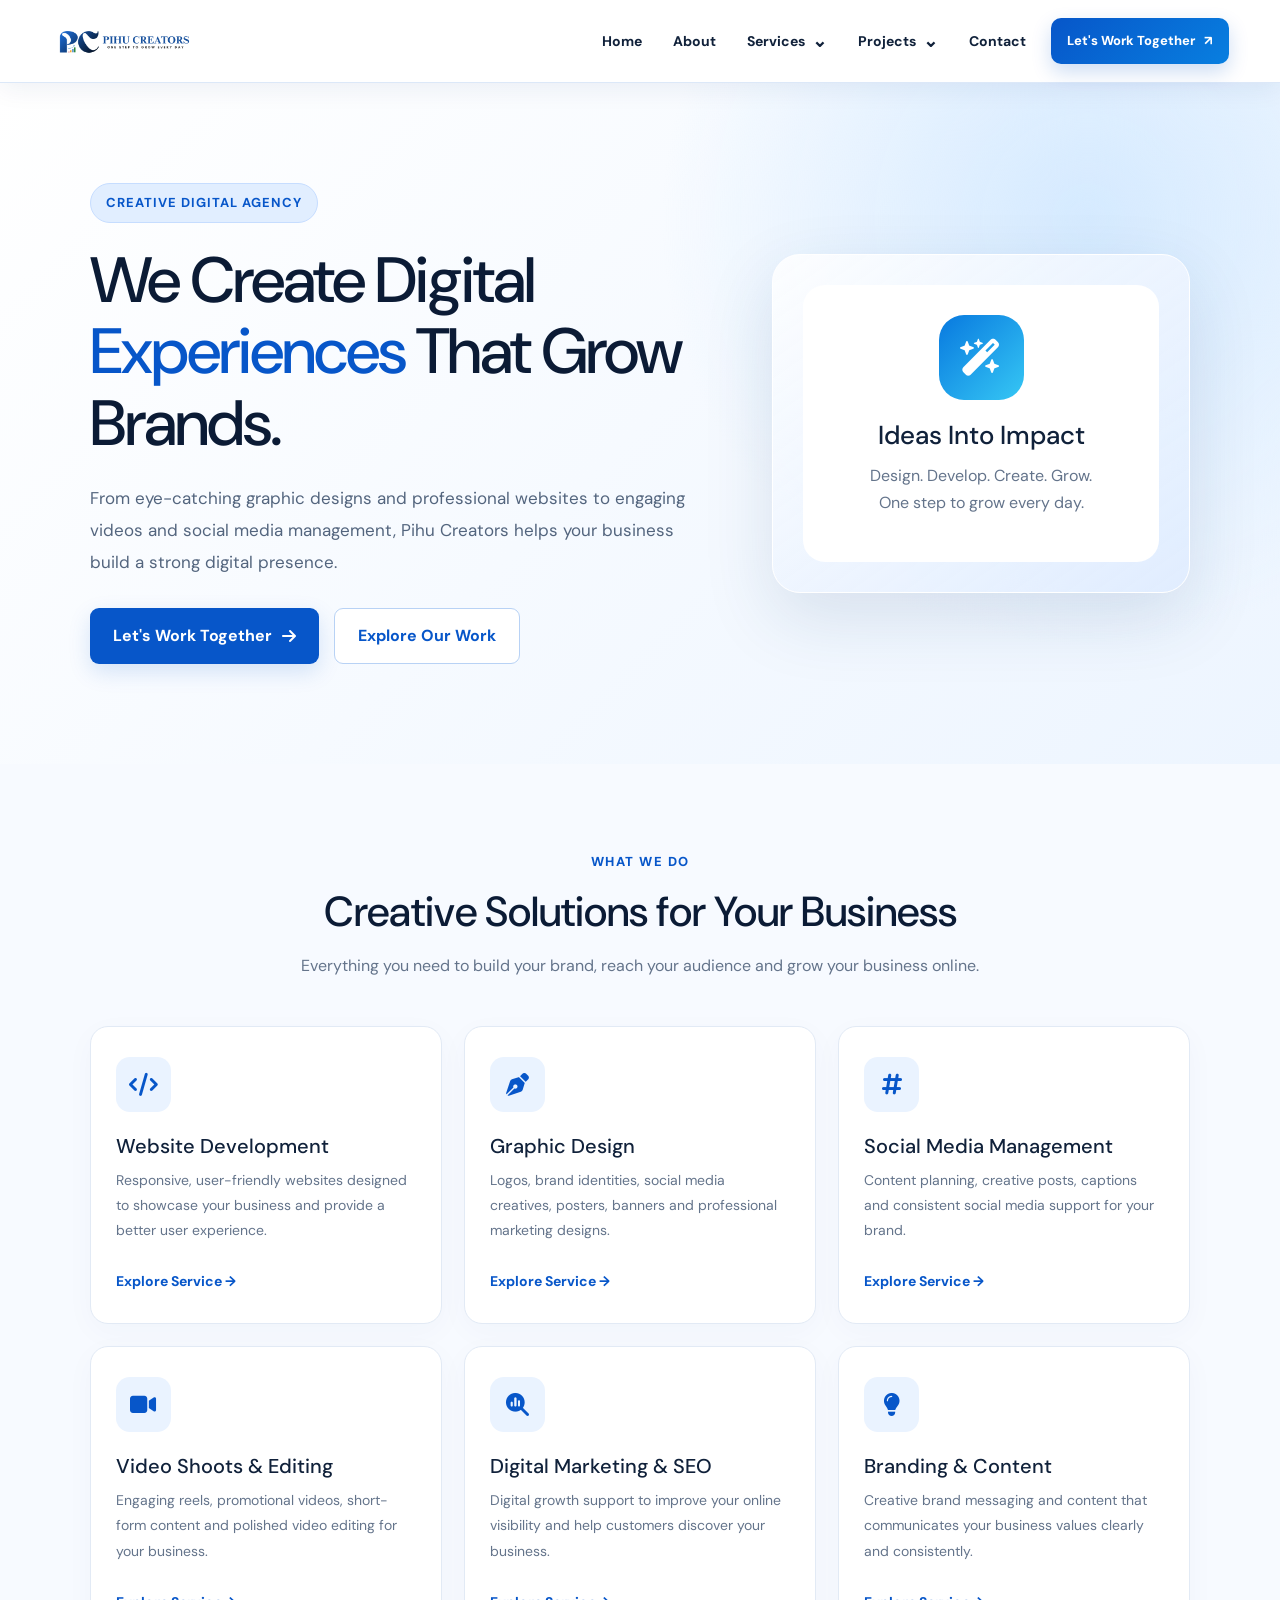
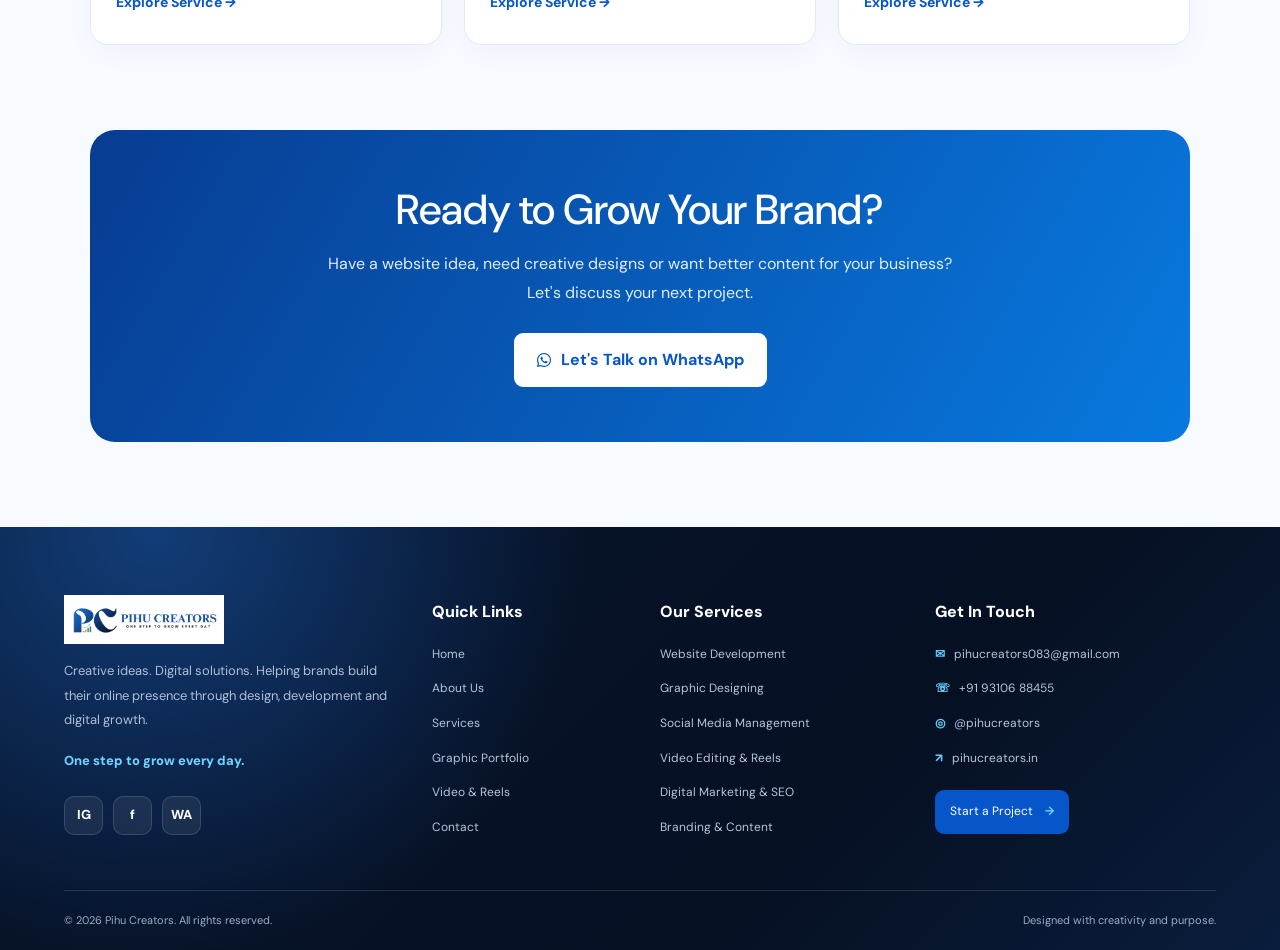
==== commit 23895153: "Updated frontend" ====
--- a/index.html
+++ b/index.html
@@ -504,7 +504,6 @@
       <nav class="pc-navigation" id="pc-navigation" aria-label="Main navigation">
         <a class="pc-nav-link" href="index.html">Home</a>
         <a class="pc-nav-link" href="about.html">About</a>
- <a class="pc-nav-link" href="user.html">user</a>
 
 
         <div class="pc-dropdown">
